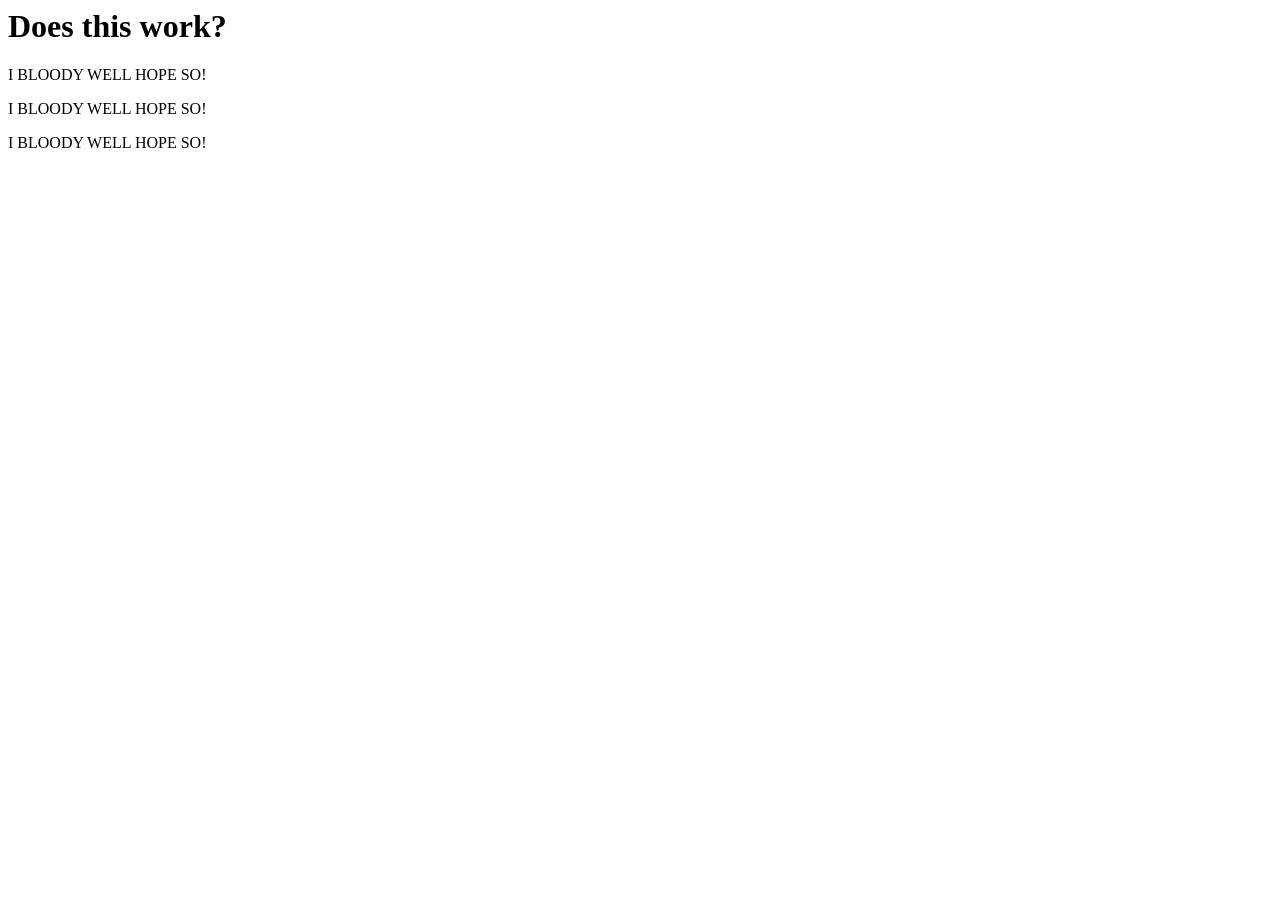
==== index.html @ 2c5eaacb "initialcommit" ====
<html lang="en">
<head>
    <meta charset="UTF-8">
    <meta name="viewport" content="width=device-width, initial-scale=1.0">
    <title>Document</title>
</head>
<body>
    <h1>Does this work?</h1>
    <p>I BLOODY WELL HOPE SO!</p>
    <p>I BLOODY WELL HOPE SO!</p>
    <p>I BLOODY WELL HOPE SO!</p>
</body>
</html>
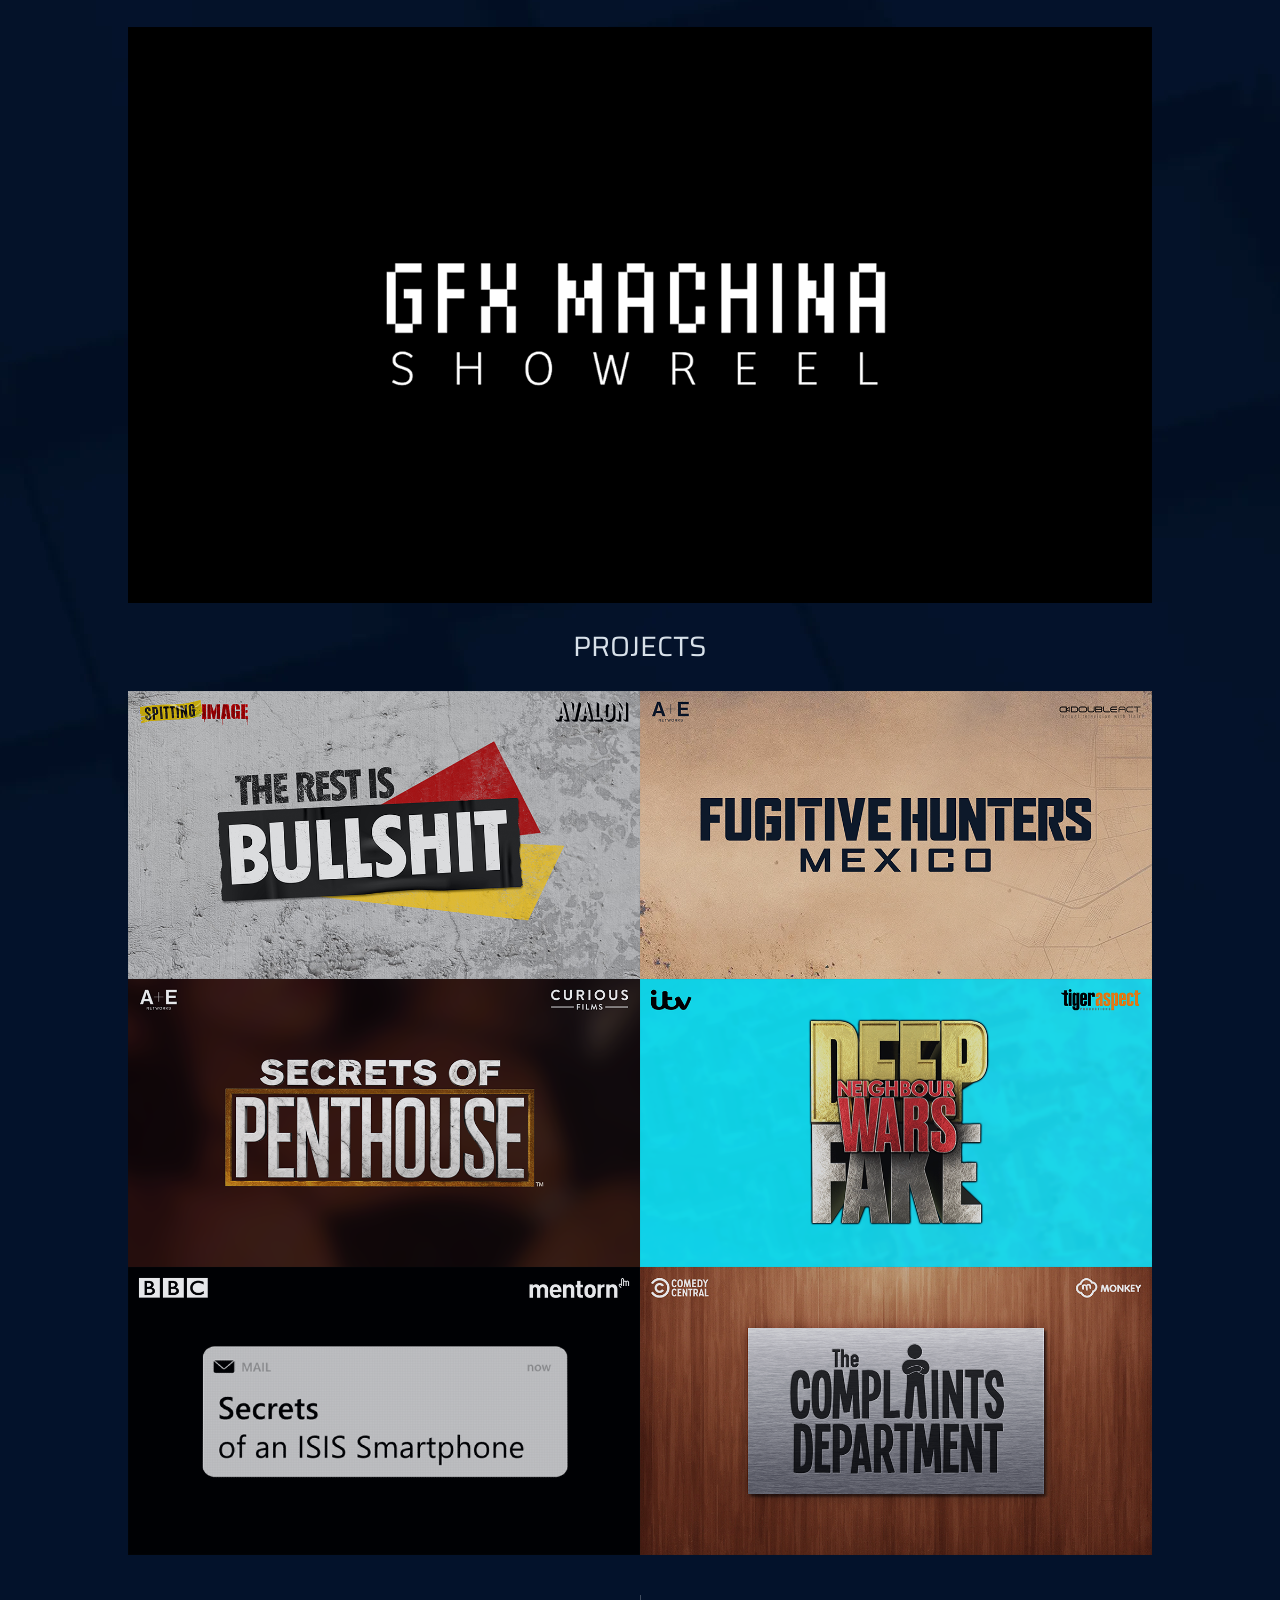
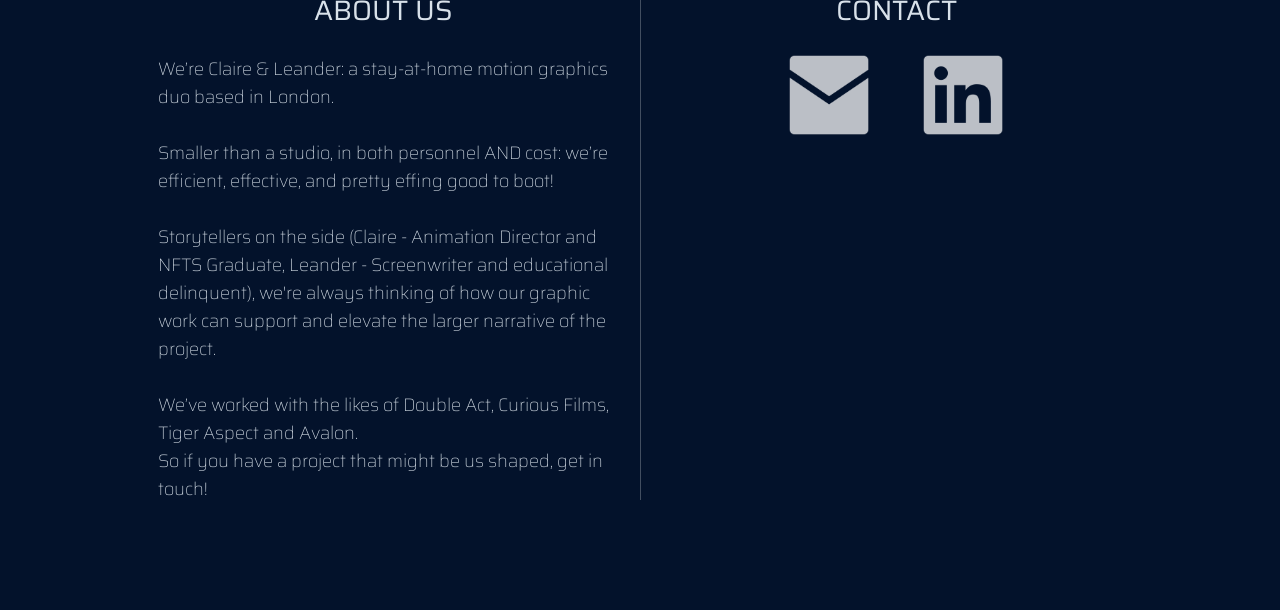
==== commit 0ee8e4b3: "initialcommit" ====
--- a/index.html
+++ b/index.html
@@ -1,13 +1,235 @@
-<html lang="en">
+<!DOCTYPE html>
+<html>
+<meta name="viewport" content="width=device-width, initial-scale=1">
 <head>
-    <meta charset="UTF-8">
-    <meta name="viewport" content="width=device-width, initial-scale=1.0">
-    <title>Document</title>
+	
+<link rel="stylesheet" href="./GFXMachinaWebsite.css">
+
+<link rel="preconnect" href="https://fonts.googleapis.com">
+<link rel="preconnect" href="https://fonts.gstatic.com" crossorigin>
+<link href="https://fonts.googleapis.com/css2?family=Atkinson+Hyperlegible+Mono:ital,wght@0,200..800;1,200..800&family=Montserrat:ital,wght@0,100..900;1,100..900&family=Saira:ital,wght@0,100..900;1,100..900&family=TASA+Explorer:wght@400..800&family=Work+Sans:ital,wght@0,100..900;1,100..900&display=swap" rel="stylesheet">	
+	
 </head>
+	
+<style>
+
+/* Main Page Stuff */
+	
+body {
+	margin: 0;
+	padding: 3vh 0 0 0;
+	}
+
+	
+.bigbox {
+	width: 100vw;
+  	height: 100vh;
+  	display: block;
+ 	justify-content: center;
+ 	align-items: center;
+	font-size: min(0.8vw, 1.2vh);
+	}
+
+
+	
+/* "Showreel" */
+	
+.videoWrapper {
+	width: 100em;
+  	height: 56.25em;
+	position: relative;
+	}
+
+.videoWrapper video {
+    display: block;
+    width: 100%;
+    height: 100%;
+    object-fit: cover;
+    }
+
+	
+	
+/* "Projects" */
+	
+div.projects {
+	padding-top:calc(19px + 1vh);
+	}
+
+div.project-gallery {
+  	margin: 10px 0 40px 0;
+	display: flex;
+  	flex-wrap: wrap;
+  	justify-content:flex-start;
+	}
+
+div.project-gallery-item {
+  	margin: 0px;
+  	width: 50%;
+	height: 0;
+	padding-bottom:28.125%;
+  	opacity: 1;
+	}
+
+div.project-gallery-item img {
+  	width: 100%;
+  	height: auto;
+	}
+	
+div.project-gallery-item img:hover {
+	opacity: 0.6;
+	}
+
+
+@media only screen and (max-width: 880px) {
+  	div.project-gallery-item {
+    	width: calc(100%);
+		padding-bottom:56.25%;
+  		}
+	}	
+		
+	
+
+/* "About Us" & "Contact Us" */
+	
+.usStuff {
+	display:flex;
+	}
+	
+.usBox {
+	width:100%;
+	}
+		
+#about {
+	border-right: 1px solid rgba(255,255,255,.25);
+	}
+
+.usBox P {
+	padding: 0 30px 10px 30px;
+	margin-bottom:-0.75em;
+	}
+
+#contact img {
+	opacity: 0.9;
+	}
+
+#contact img:hover {
+	opacity: 0.6;
+	}
+	
+	
+@media only screen and (max-width: 880px){
+	div.usStuff {
+		display:block;
+  		}
+
+		div .usBox P {
+		padding: 0 0 10px 0;
+		margin-bottom:20px;
+		}
+
+	
+		#about {
+		margin:0 0 3% 0;
+		border-bottom: 1px solid rgba(255,255,255,.25);
+		border-right:0;
+		}
+		
+		#contact {
+		margin: 30px 0 0 0;
+		}
+	}
+	
+	
+</style>
+	
+	
 <body>
-    <h1>Does this work?</h1>
-    <p>I BLOODY WELL HOPE SO!</p>
-    <p>I BLOODY WELL HOPE SO!</p>
-    <p>I BLOODY WELL HOPE SO!</p>
+
+<!-- Showreel -->	
+	
+<div class="bigbox" align="center">
+	<div class="showreel" align="center">
+    	<div class="videoWrapper">
+		<video src="https://www.dropbox.com/scl/fi/p48hsrjxhdbaw58zvs5q4/Showreel-V2.mp4?rlkey=wpldcpbkpyeov56vfv8crboss&st=g8oxmeez&raw=1" id="myVideo" frameborder="0" controls playsinline poster="Images/GFXMachina_Logo.webp">
+		</video>
+		
+<!-- "Projects" Gallery -->
+			
+<div class="projects"><h2>PROJECTS</h2></div>
+
+<div class="project-gallery">
+
+	<div class="project-gallery-item">
+  	<a href="SpittingImage.html"><img src="Images/Spitting Image/Project.webp" width="960px" height="540px" fetchpriority="high"></a>
+	</div>
+	
+	<div class="project-gallery-item">
+  	<a href="FugHunt.html"><img src="Images/FugHunt/Project.webp" width="960px" height="540px" fetchpriority="high"></a>
+	</div>
+
+	<div class="project-gallery-item">
+    <a href="Penthouse.html"><img src="Images/Penthouse/Project.webp" width="960px" height="540px" fetchpriority="high"></a>
+	</div>
+	
+	<div class="project-gallery-item">
+    <a href="DFNW.html"><img src="Images/DFNW/Project.webp" width="960px" height="540px" fetchpriority="high"></a>
+	</div>
+	
+	<div class="project-gallery-item">
+	<a href="ISISSmartphone.html"><img src="Images/ISIS Smartphone/Project.webp" width="960px" height="540px" fetchpriority="high"></a>
+	</div>
+	
+	<div class="project-gallery-item">
+	<a href="CompDep.html"><img src="Images/CompDep/Project.webp" width="960px" height="540px" fetchpriority="high"></a>
+	</div>
+
+</div>
+
+
+<!-- "About Us" & "Contact Us" -->  
+			
+<div class="usStuff">
+	
+	<div class="usBox" id="about">
+	<h2>ABOUT US</h2>
+		<p align=left>We’re Claire & Leander: a stay-at-home motion graphics duo based in London.
+
+		<br><br>
+	
+		Smaller than a studio, in both personnel AND cost: we’re efficient, effective, and pretty effing good to boot!
+
+		<br><br>
+			
+		Storytellers on the side (Claire - Animation Director and NFTS Graduate, Leander - Screenwriter and educational delinquent), we're always thinking of how our graphic work can support and elevate the larger narrative of the project.
+			
+		<br><br>
+
+		We’ve worked with the likes of Double Act, Curious Films, Tiger Aspect and Avalon.
+		
+		<br>
+		
+		So if you have a project that might be us shaped, get in touch!
+	</div>
+	
+	
+	<div class="usBox" id="contact">
+		<h2>CONTACT</h2>	
+		<p align="center">
+			<a id="mailto" href="mailto:gfxmachina@gmail.com" target="new"><img src="Images/Mail.webp" style="margin-right:min(50px,15%);width:min(80px,35%);"></a>
+			<a id="linkedin" href="https://www.linkedin.com/company/gfxmachina" target="new"><img src="Images/LinkedIn.webp" style="width:min(80px,35%);"></a></p>
+			</div>
+
+	</div>
+
+		
+			
+<!-- Bottom Spacer -->
+			
+<div class="spacer"></div>
+
+</div>
+</div>
+</div>
+
 </body>
-</html>+</html>
--- a/GFXMachinaWebsite.css
+++ b/GFXMachinaWebsite.css
@@ -0,0 +1,306 @@
+/* BASIC STUFF */
+
+body {
+	background-color:#03122b;
+	background-image:url("Images/BG.webp");
+	background-size:auto;
+	background-position:center;
+	background-attachment:fixed;
+	font-family: "Saira", sans-serif;
+  	font-optical-sizing: auto;
+  	font-weight: <weight>;
+  	font-style: normal;
+  	font-variation-settings:"wdth" 100;
+	color:aliceblue;
+	}
+
+	
+P {
+	font-size:18px;
+	font-weight:100;
+	opacity:0.9;
+	}
+
+h2 {
+	font-family: "Saira", sans-serif;
+	font-optical-sizing: auto;
+  	font-weight: 400;
+  	font-style: normal;
+	font-size:28px;
+	text-align: center;
+	margin-top: -0.25em;
+	opacity:0.9;
+   	}
+
+
+
+/* LINKS */
+
+
+
+a:link {
+  color: aliceblue;
+  font-weight:400;
+  background-color: transparent;
+  text-decoration: none;
+  opacity:0.9;
+}
+
+a:visited {
+  color: aliceblue;
+  font-weight:400;
+  background-color: transparent;
+  text-decoration: none;
+  opacity:0.9;
+}
+
+a:hover {
+  color: aliceblue;
+  opacity:0.4;
+  font-weight:400;
+  background-color: transparent;
+  text-decoration: none;
+  opacity:0.4;
+}
+
+a:active {
+  color: aliceblue;
+  background-color: transparent;
+  text-decoration: none;
+  opacity:0.9;
+}
+
+
+/* Back Button */
+	
+.back-button {
+	position: absolute;
+	right:calc(-35px + -1vw);
+	z-index: 2;
+	font-size: 65px;
+	font-weight:400;
+	top:-45px;
+	}
+
+.back-button a {
+	color:white;
+	opacity:0.5;
+	}
+
+.back-button a:hover {
+	opacity:1;
+	text-decoration: none;
+	}
+
+@media only screen and (max-width: 880px){
+	.back-button {
+		font-weight:200;
+  		}
+}
+
+@media only screen and (max-width: 500px){
+	.back-button {
+		font-weight:200;
+		font-size: 35px;
+		right:calc(-15px + -1vw);
+		top:-25px;
+  		}
+}
+
+	
+/* Gallery Stuff */
+	
+.gallery {
+	width: 100em;
+  	height: 56.25em;
+	position: relative;
+	}
+
+.swiper-slide img {
+    display: block;
+    width: 100%;
+    height: 100%;
+    object-fit: cover;
+    }
+
+	
+	
+/* Gallery Bigboi */
+	
+.mySwiper2 {
+    height: 100%;
+    width: 100%;
+	padding-top: 0px;
+	padding-bottom: 0px;
+	--swiper-navigation-sides-offset: -1em;
+    }
+	
+.swiper-next-button {
+	position:absolute;
+	cursor:pointer;
+	right:0;
+	height: 100%;
+	width: 10%;
+	opacity: 0.5;
+	z-index:2;
+	display:flex;
+	justify-content: center;
+    align-items: center;
+	padding-right:2.5%;
+	}
+	
+.swiper-next-button:hover {
+	opacity: 1;
+	}
+	
+.swiper-prev-button {
+	position:absolute;
+	cursor:pointer;
+	left:0;
+	height: 100%;
+	width: 10%;
+	opacity: 0.5;
+	z-index:2;
+	display:flex;
+	justify-content: center;
+    align-items: center;
+	padding-left:2.5%;
+	}
+
+.swiper-prev-button:hover {
+	opacity: 1;
+	}
+	
+	
+	
+/* Gallery - Little Fellas */
+	
+.mySwiper {
+    height: auto;
+    box-sizing: border-box;
+    margin-top: 1%;
+    background-color: none;
+    }
+
+.mySwiper .swiper-slide {
+	width: 100%;
+    height: 100%;
+    opacity: 0.4;
+    }
+	
+.mySwiper .swiper-slide:hover {
+    cursor: pointer;  
+	opacity: 1;
+    }
+
+.mySwiper .swiper-slide-thumb-active {
+    opacity: 1;
+    }
+	
+
+
+
+/* Bottom Text */
+
+.textbox {
+	margin-top:0px;
+	display:flex;
+	}
+	
+.text {
+	width:100%;
+	padding: 0 30px 10px 30px;
+	opacity:0.2;
+	}
+
+
+/* INFO & LOGOS */
+	
+#info {
+	margin: 0;
+	border-right: 1px solid rgba(255,255,255,.25);
+	}
+
+#logo {
+	padding-top:7px;
+	opacity:0.95;
+	}
+
+#prodcos {
+	font-size:28px;
+	font-weight:400;
+	opacity:0.9;
+	line-height:18px;
+	margin-top:20px;
+	}
+
+#info P {
+	text-align: center;
+	margin-top: -0.25em;
+	}
+
+#infoFinal {
+	text-align: center;
+	margin-top: -0.25em;
+	margin-bottom:-0.75em;
+	}
+
+
+/* SPIEL */
+
+#spiel {
+	margin: 0;
+	}
+	
+#spiel P {
+	text-align: left;
+	margin-top: -0.25em;
+	}
+
+#spielFinal {
+	text-align: center;
+	margin-top: -0.25em;
+	margin-bottom:-0.75em;
+	}
+
+
+/* SPACER */
+
+.spacer {
+	height: calc(20px + 10vh);
+	display:block;
+	}
+
+
+
+/* TEXT PHONE CHANGE */
+
+	
+@media only screen and (max-width: 880px){
+	div.textbox {
+		display:block;
+  		}
+	
+	div.text {
+		width:100%;
+		padding:0 0px 5px 0px;
+		}
+
+	#info {
+		margin:0 0 0 0;
+		border-bottom: 1px solid rgba(255,255,255,.25);
+		border-right:0;
+		}
+	
+	#info P {
+		text-align: center;
+	}
+	
+	#infoFinal {
+	margin-bottom:20px;
+	}
+	
+	#spiel {
+		margin:30px 0 3% 0;
+		}
+	}
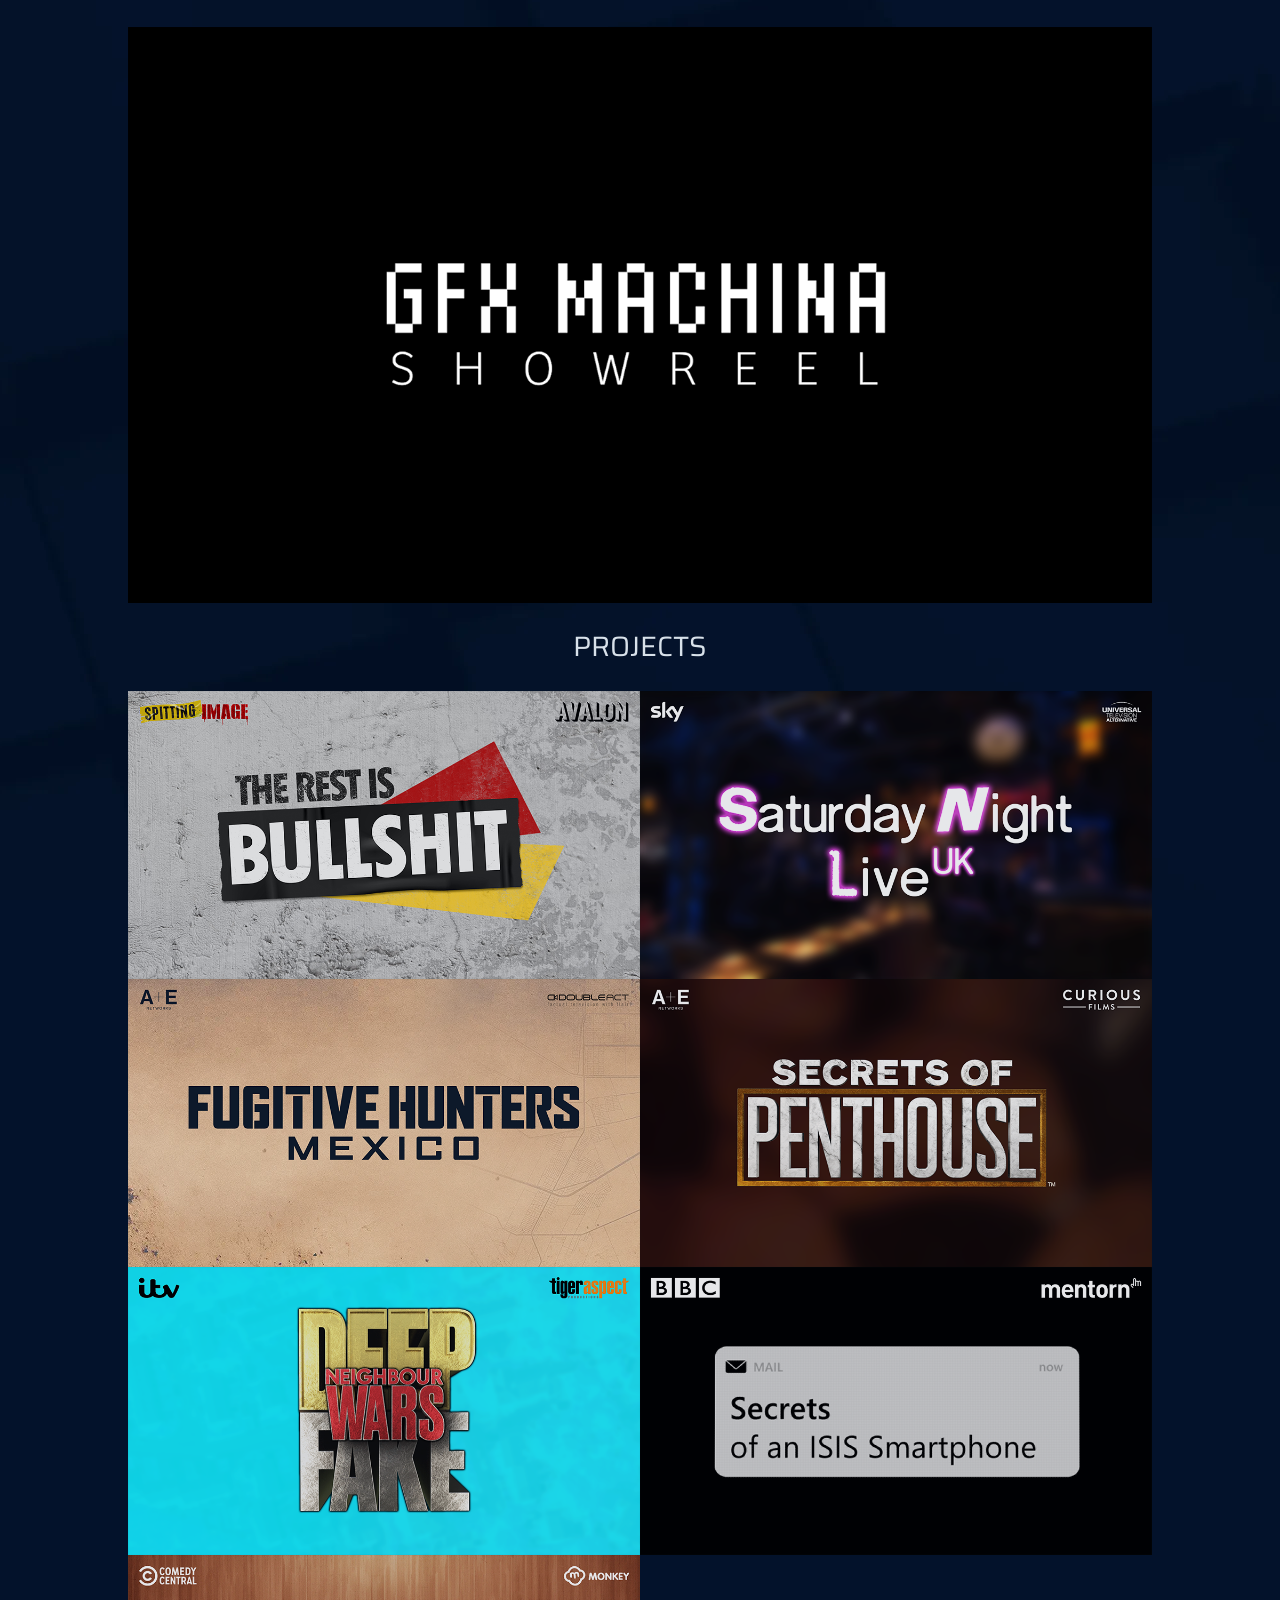
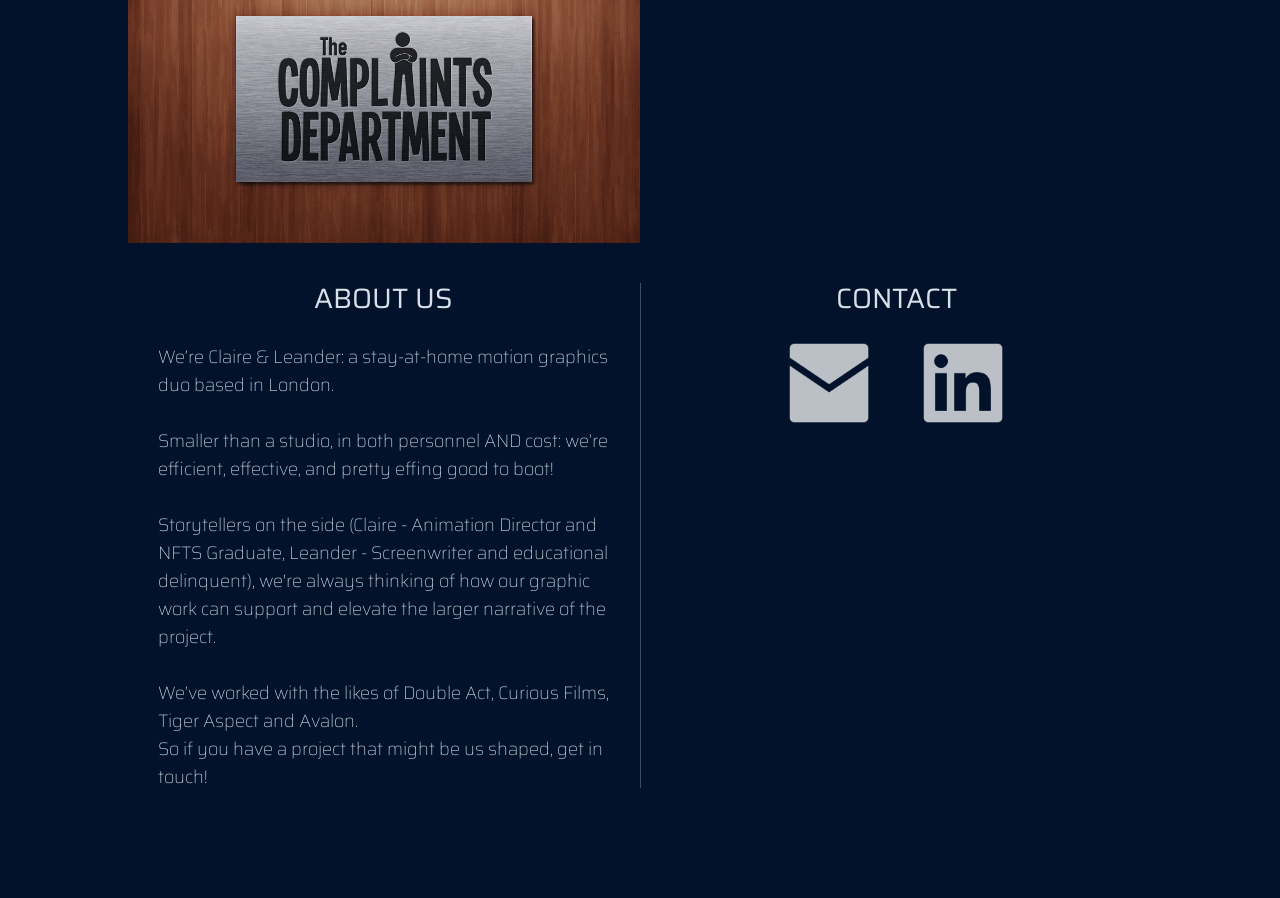
==== commit 586680bd: "initialcommit" ====
--- a/index.html
+++ b/index.html
@@ -162,6 +162,10 @@
 	<div class="project-gallery-item">
   	<a href="SpittingImage.html"><img src="Images/Spitting Image/Project.webp" width="960px" height="540px" fetchpriority="high"></a>
 	</div>
+
+		<div class="project-gallery-item">
+  	<a href="SNLuk.html"><img src="Images/SNLUK/Project.webp" width="960px" height="540px" fetchpriority="high"></a>
+	</div>
 	
 	<div class="project-gallery-item">
   	<a href="FugHunt.html"><img src="Images/FugHunt/Project.webp" width="960px" height="540px" fetchpriority="high"></a>
--- a/GFXMachinaWebsite.css
+++ b/GFXMachinaWebsite.css
@@ -210,7 +210,7 @@
 .text {
 	width:100%;
 	padding: 0 30px 10px 30px;
-	opacity:0.2;
+	opacity:0.9;
 	}
 
 
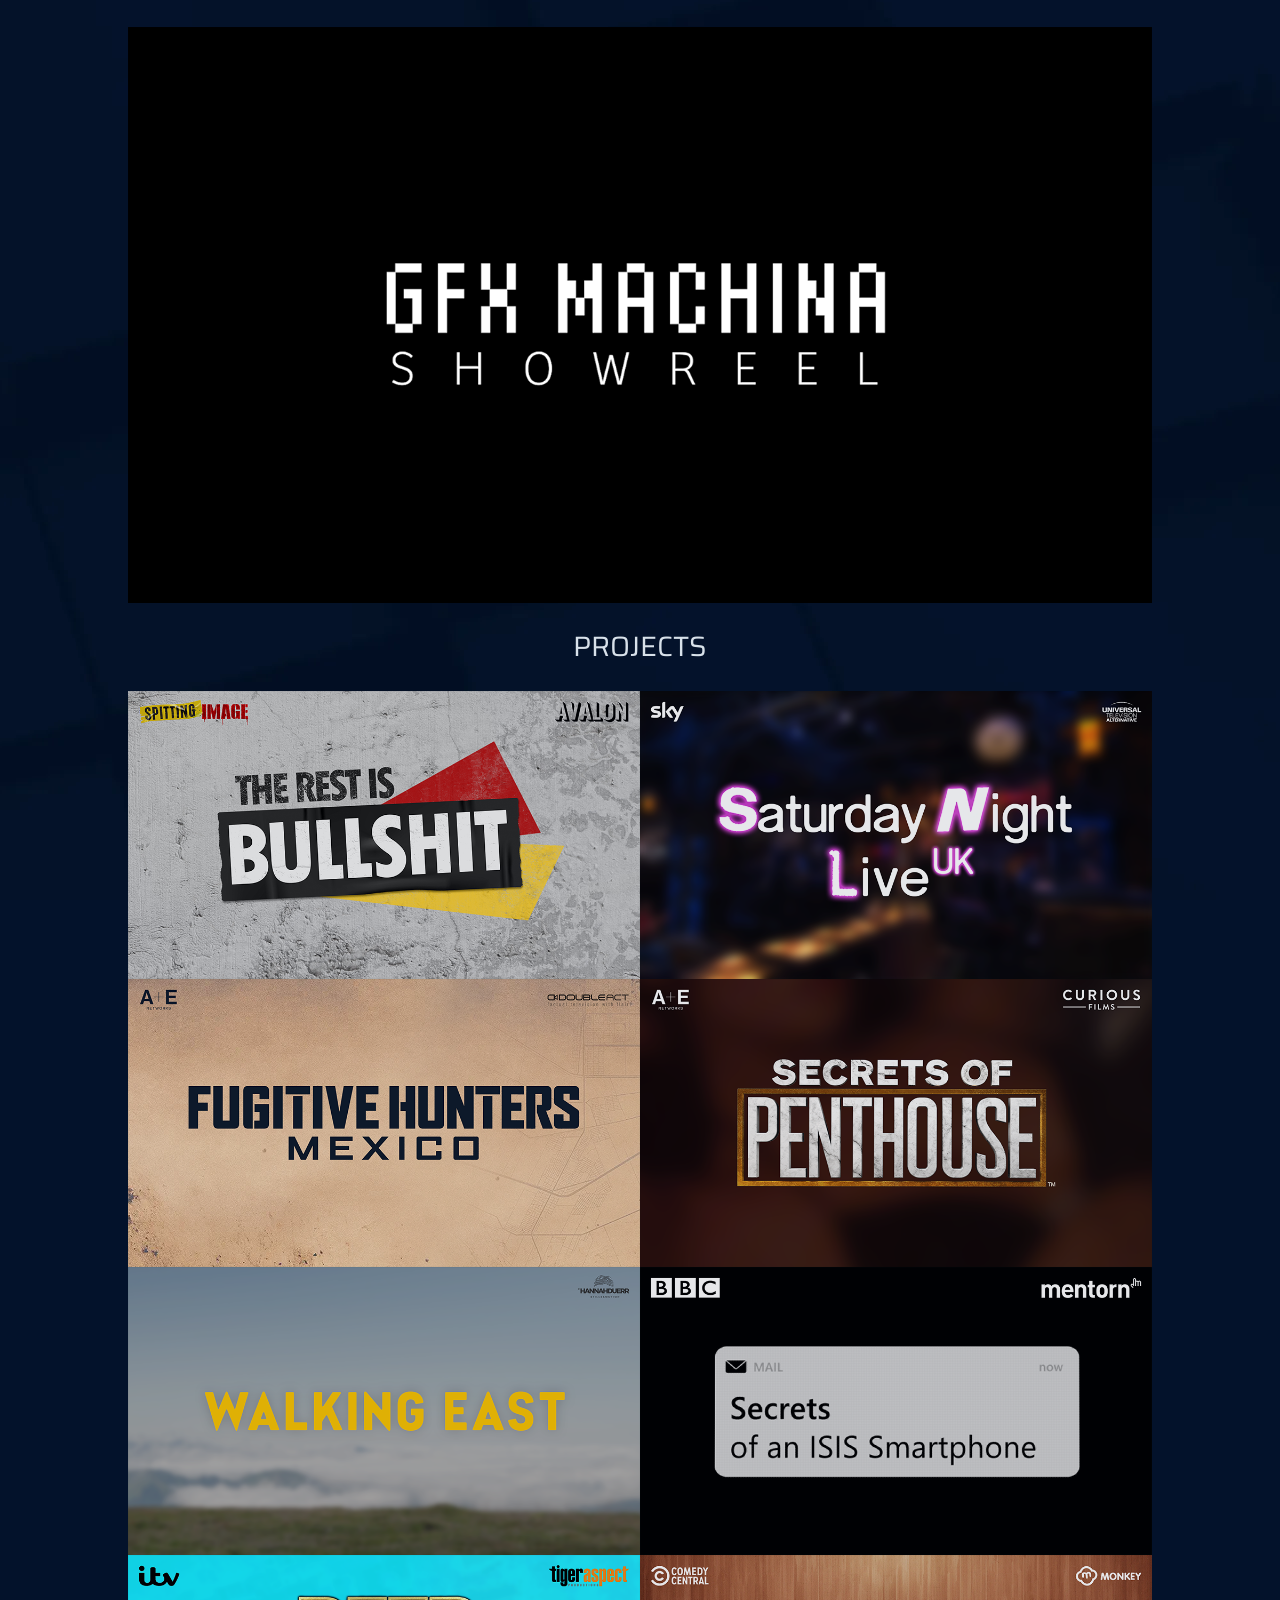
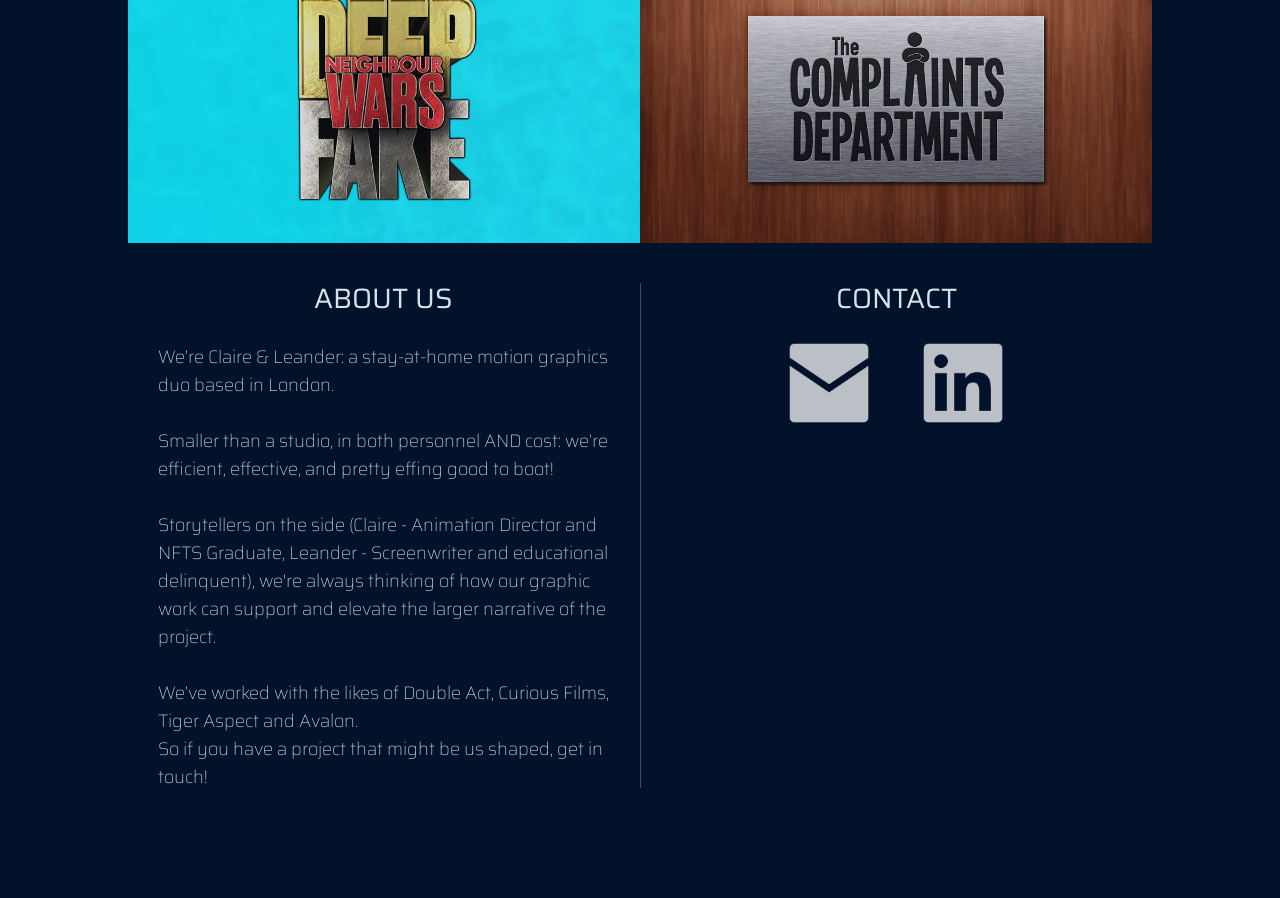
==== commit 85e9151a: "main" ====
--- a/index.html
+++ b/index.html
@@ -176,11 +176,15 @@
 	</div>
 	
 	<div class="project-gallery-item">
+    <a href="WalkingEast.html"><img src="Images/WalkingEast/Project.webp" width="960px" height="540px" fetchpriority="high"></a>
+	</div>
+	
+	<div class="project-gallery-item">
+	<a href="ISISSmartphone.html"><img src="Images/ISIS Smartphone/Project.webp" width="960px" height="540px" fetchpriority="high"></a>
+	</div>
+
+	<div class="project-gallery-item">
     <a href="DFNW.html"><img src="Images/DFNW/Project.webp" width="960px" height="540px" fetchpriority="high"></a>
-	</div>
-	
-	<div class="project-gallery-item">
-	<a href="ISISSmartphone.html"><img src="Images/ISIS Smartphone/Project.webp" width="960px" height="540px" fetchpriority="high"></a>
 	</div>
 	
 	<div class="project-gallery-item">
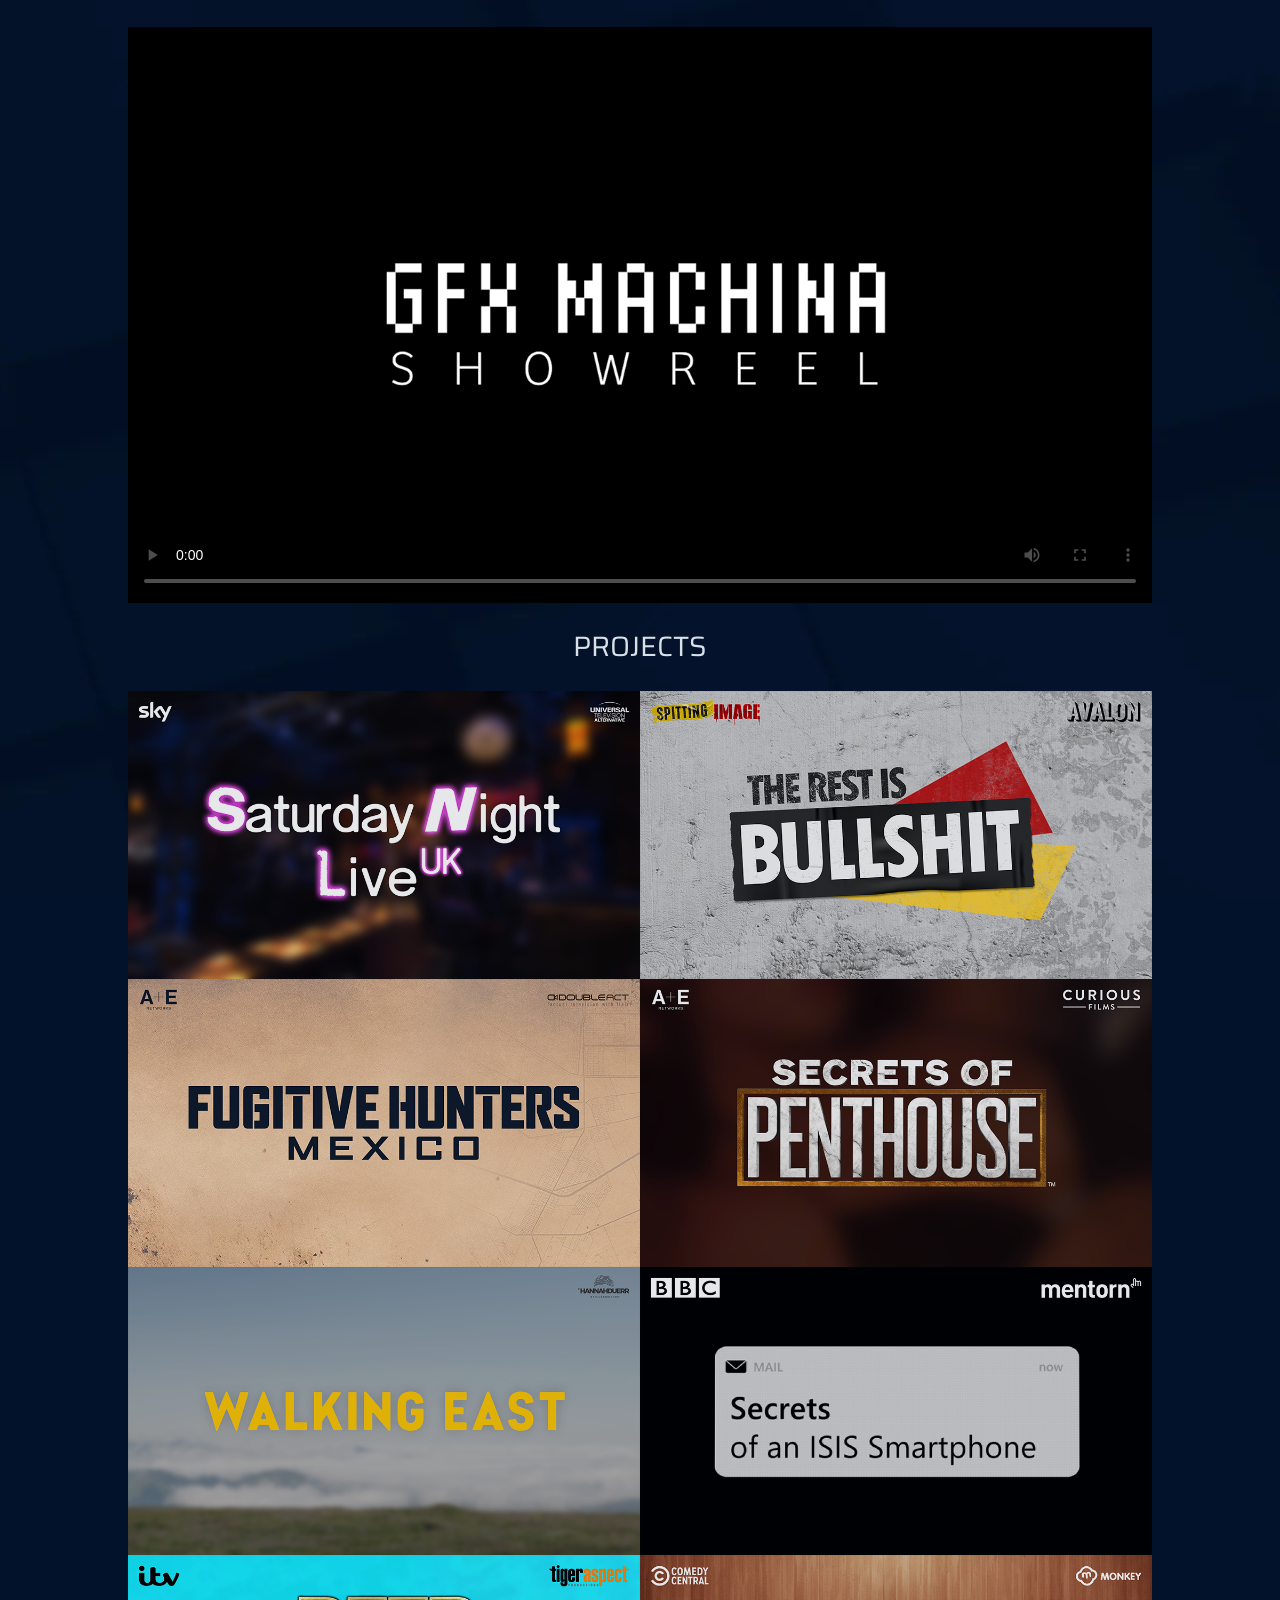
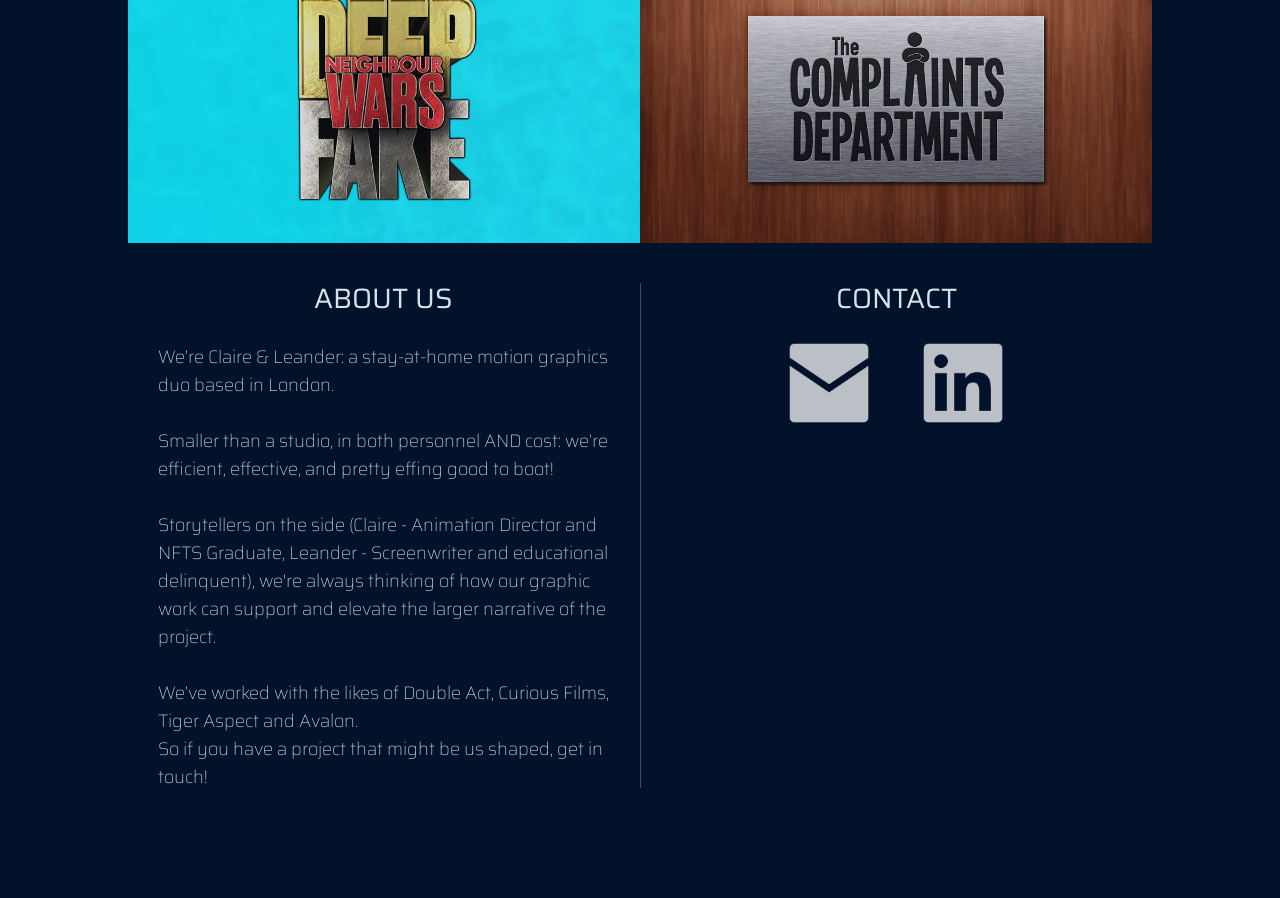
==== commit 0b223755: "SNLUK s2" ====
--- a/index.html
+++ b/index.html
@@ -160,11 +160,11 @@
 <div class="project-gallery">
 
 	<div class="project-gallery-item">
+  	<a href="SNLuk.html"><img src="Images/SNLUK/Project.webp" width="960px" height="540px" fetchpriority="high"></a>
+	</div>
+
+	<div class="project-gallery-item">
   	<a href="SpittingImage.html"><img src="Images/Spitting Image/Project.webp" width="960px" height="540px" fetchpriority="high"></a>
-	</div>
-
-		<div class="project-gallery-item">
-  	<a href="SNLuk.html"><img src="Images/SNLUK/Project.webp" width="960px" height="540px" fetchpriority="high"></a>
 	</div>
 	
 	<div class="project-gallery-item">
